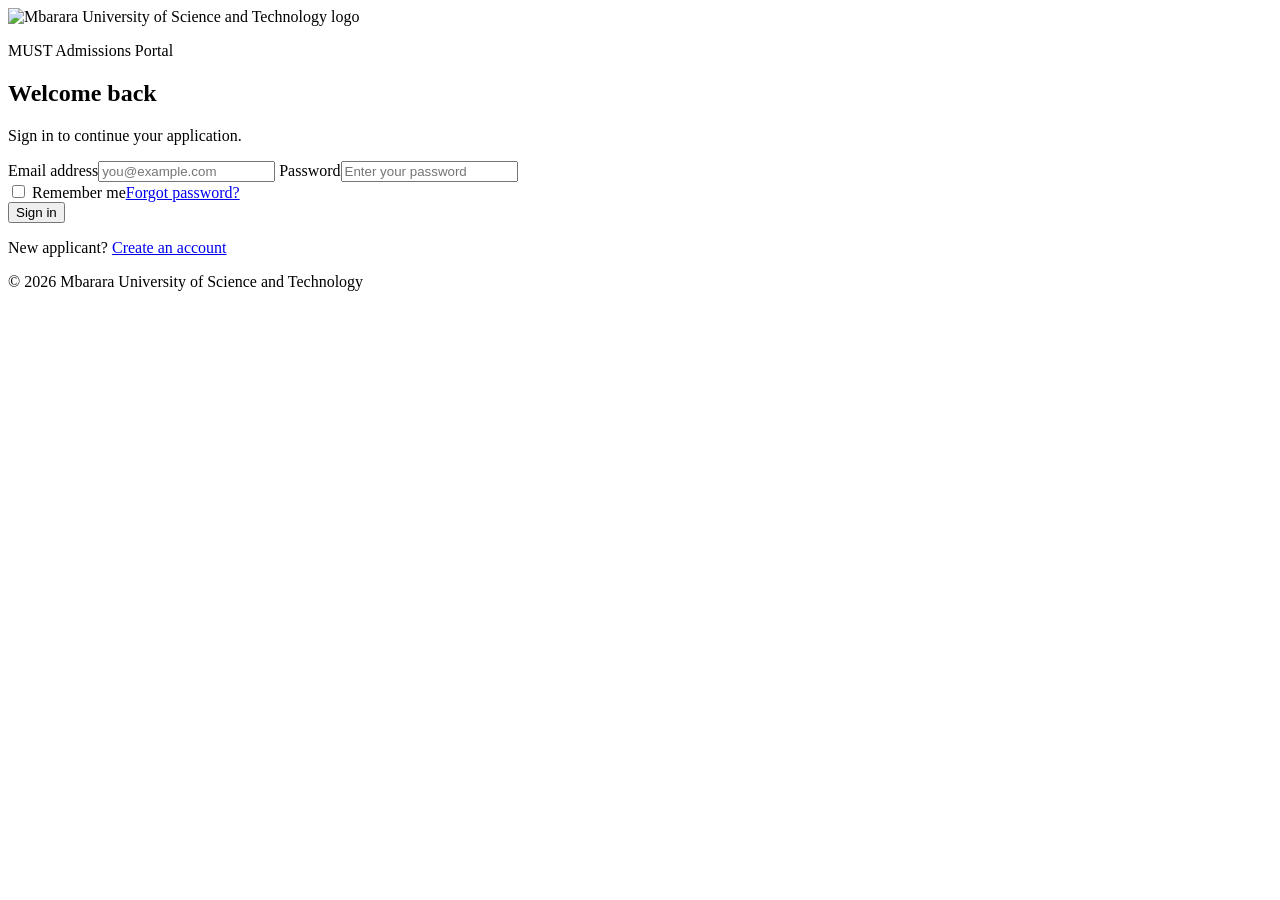
==== index.html @ 6016083d "Add initial HTML structure for sign-in page" ====
<!doctype html>
<html lang="en">
  <head>
    <meta charset="UTF-8" />
    <meta name="viewport" content="width=device-width, initial-scale=1.0" />
    <title>Sign in | MUST Admissions</title>
    <link rel="stylesheet" href="styles.css" />
  </head>
  <body>
    <main class="page">
      <section class="auth-card" aria-labelledby="login-title">
        <img class="logo" src="assets/must-logo.png" alt="Mbarara University of Science and Technology logo" />
        <p class="portal-name">MUST Admissions Portal</p>
        <h1 id="login-title">Welcome back</h1>
        <p class="intro">Sign in to continue your application.</p>
        <form action="#">
          <label>Email address<input type="email" placeholder="you@example.com" autocomplete="email" required /></label>
          <label>Password<input type="password" placeholder="Enter your password" autocomplete="current-password" required /></label>
          <div class="form-row"><label class="check"><input type="checkbox" /> Remember me</label><a href="#reset">Forgot password?</a></div>
          <button type="submit">Sign in</button>
        </form>
        <p class="alternate">New applicant? <a href="create-account.html">Create an account</a></p>
      </section>
      <footer>© 2026 Mbarara University of Science and Technology</footer>
    </main>
  </body>
</html>
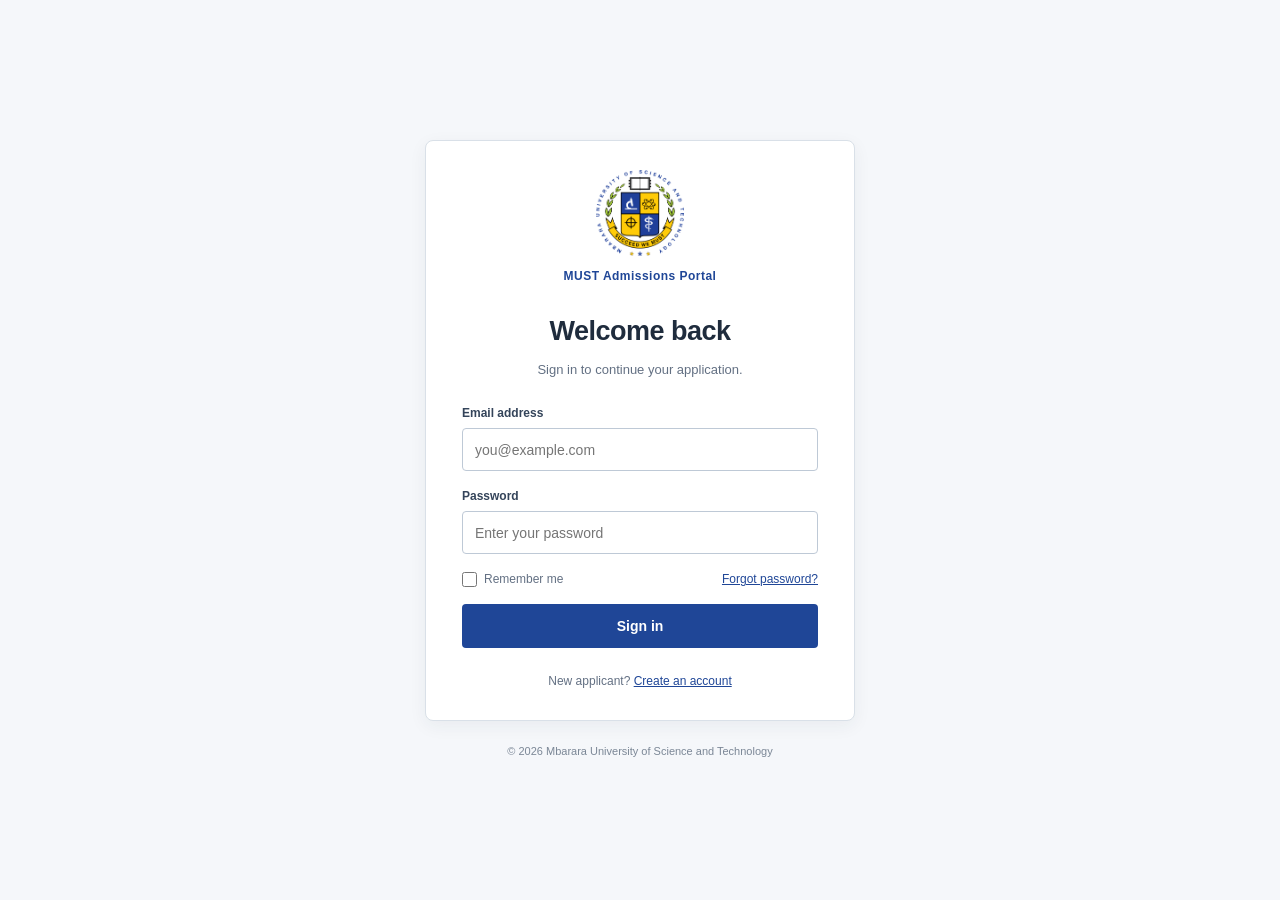
==== commit fec5e51d: "Update logo image source in index.html" ====
--- a/index.html
+++ b/index.html
@@ -9,7 +9,7 @@
   <body>
     <main class="page">
       <section class="auth-card" aria-labelledby="login-title">
-        <img class="logo" src="assets/must-logo.png" alt="Mbarara University of Science and Technology logo" />
+        <img class="logo" src="must-logo.png" alt="Mbarara University of Science and Technology logo" />
         <p class="portal-name">MUST Admissions Portal</p>
         <h1 id="login-title">Welcome back</h1>
         <p class="intro">Sign in to continue your application.</p>
--- a/styles.css
+++ b/styles.css
@@ -0,0 +1,143 @@
+:root { 
+    --blue:#1f4697; 
+    --gold:#f5c515; 
+    --ink:#1f2c3d; 
+    --muted:#637083; 
+    --line:#d9e0e8;
+ }
+
+
+* { 
+    box-sizing:border-box; 
+}
+
+
+body { 
+    margin:0; 
+    background:#f5f7fa; 
+    color:var(--ink);
+     font:14px/1.5 Arial, sans-serif;
+     }
+
+.page {
+     min-height:100vh;
+      display:flex;
+       flex-direction:column;
+        align-items:center; 
+        justify-content:center;
+         padding:32px 16px; 
+        }
+.auth-card {
+     width:min(100%, 430px); 
+     padding:28px 36px 30px;
+      border:1px solid var(--line);
+       border-radius:8px;
+        background:#fff;
+         box-shadow:0 5px 18px rgba(26,45,73,.06);
+          text-align:center;
+         }
+
+.logo { 
+    display:block;
+     width:88px; 
+     height:88px; 
+     margin:0 auto 10px;
+      object-fit:contain; 
+    }
+    .portal-name {
+         margin:0 0 26px;
+          color:var(--blue); 
+          font-size:12px;
+           font-weight:700;
+            letter-spacing:.04em;
+         }
+
+h1 { 
+    margin:0; 
+    font-size:27px; 
+    letter-spacing:-.5px;
+ }
+ .intro { 
+    max-width:310px;
+     margin:8px auto 25px;
+      color:var(--muted);
+       font-size:13px;
+     }
+
+form {
+     display:grid;
+      gap:16px; text-align:left;
+     }
+      label { 
+        display:grid;
+         gap:6px; color:#34445a; 
+         font-size:12px;
+          font-weight:700; 
+        } 
+        input { 
+            width:100%;
+             height:43px;
+              padding:0 12px; 
+              border:1px solid #bec9d6;
+               border-radius:4px;
+                color:var(--ink);
+                 font:14px Arial,sans-serif; 
+                
+                }
+                 input:focus { 
+                    outline:2px solid #d8e3fa;
+                     border-color:var(--blue);
+                     }
+                     .name-fields { 
+                        display:grid; 
+                        grid-template-columns:1fr 1fr;
+                         gap:12px;
+                         }
+                         .form-row {
+                             display:flex;
+                              align-items:center; 
+                              justify-content:space-between;
+                               gap:10px;
+                                font-size:12px;
+                             }
+                             .form-row > a,.check a,.alternate a { color:var(--blue); }
+                             .check { 
+                                display:flex;
+                                 align-items:center;
+                                  gap:7px; color:var(--muted); 
+                                  font-weight:400; }
+                                  .check input {
+                                     width:15px; height:15px;
+                                      margin:0;
+                                     } 
+                                     button {
+                                         height:44px;
+                                          border:0;
+                                           border-radius:4px;
+                                            color:#fff; 
+                                            background:var(--blue);
+                                             font-size:14px;
+                                              font-weight:700;
+                                               cursor:pointer; 
+                                            } button:hover {
+                                                 background:#173778; 
+                                                }
+                                                .alternate { 
+                                                    margin:24px 0 0;
+                                                     color:var(--muted);
+                                                      font-size:12px;
+                                                     }
+                                                      footer {
+                                                        
+                                                        margin-top:22px;
+                                                         color:#7b8796; 
+                                                         font-size:11px;
+                                                          text-align:center; }
+@media (max-width:420px) {
+        .auth-card { padding:25px 22px;
+        }
+        .name-fields { 
+            
+            grid-template-columns:1fr;
+        }
+     }
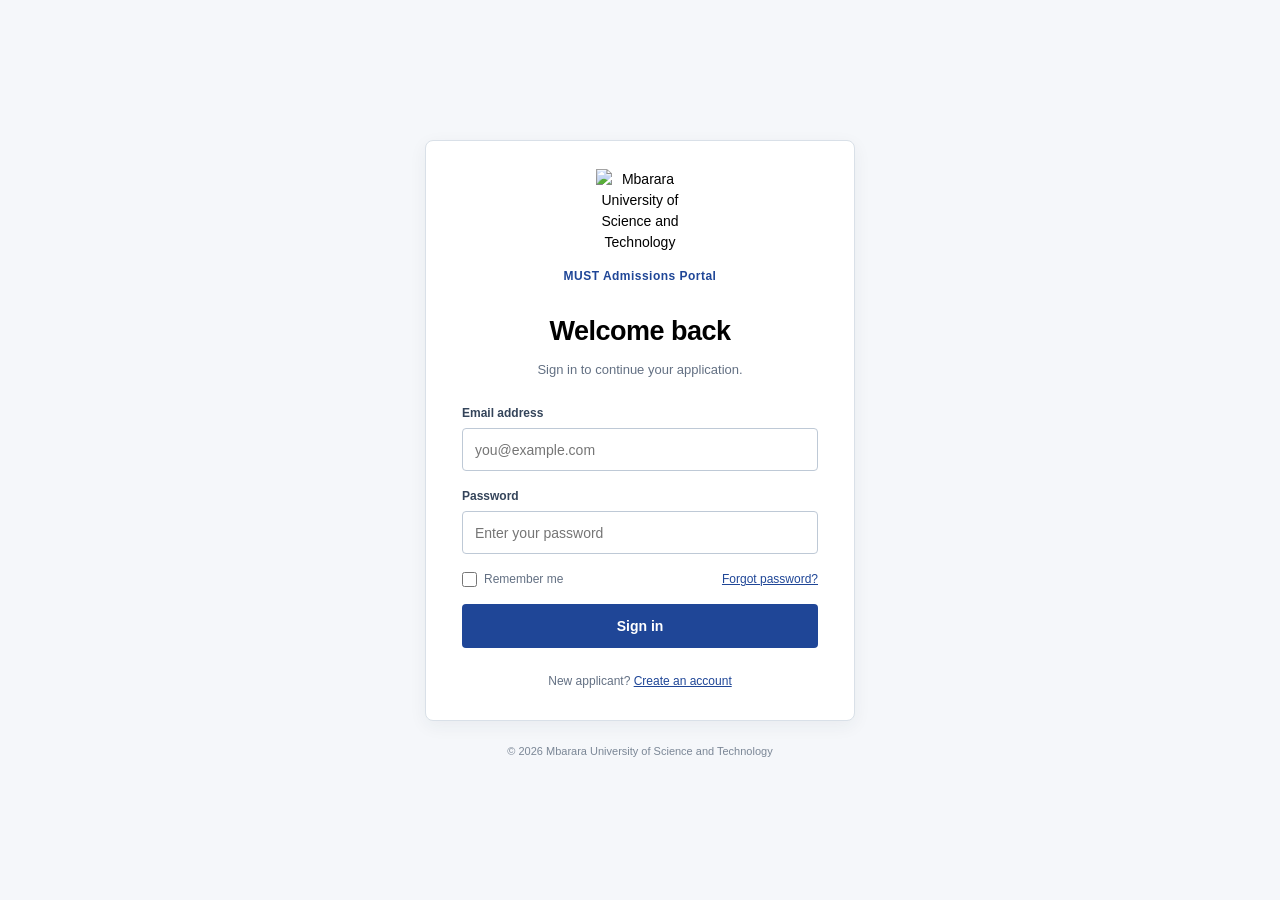
==== commit f72fca18: "Update index.html" ====
--- a/index.html
+++ b/index.html
@@ -1,26 +1,63 @@
 <!doctype html>
+<!-- Sign-in page -->
 <html lang="en">
   <head>
+    <!-- Shows all characters correctly -->
     <meta charset="UTF-8" />
+    <!-- Makes the page fit phone screens -->
     <meta name="viewport" content="width=device-width, initial-scale=1.0" />
+    <!-- Text shown on the browser tab -->
     <title>Sign in | MUST Admissions</title>
+    <!-- Connects the shared design file -->
     <link rel="stylesheet" href="styles.css" />
   </head>
+
   <body>
+    <!-- Main content area, centred by the .page style -->
+     
     <main class="page">
+
+      <!-- White card; aria-labelledby tells screen readers which heading names it -->
       <section class="auth-card" aria-labelledby="login-title">
-        <img class="logo" src="must-logo.png" alt="Mbarara University of Science and Technology logo" />
+
+        <!-- Logo; the alt text shows if the image fails to load -->
+        <img class="logo" src="assets/must-logo.png" alt="Mbarara University of Science and Technology logo" />
         <p class="portal-name">MUST Admissions Portal</p>
+
+        <!-- Heading; the id links it to the section above -->
         <h1 id="login-title">Welcome back</h1>
         <p class="intro">Sign in to continue your application.</p>
-        <form action="#">
-          <label>Email address<input type="email" placeholder="you@example.com" autocomplete="email" required /></label>
-          <label>Password<input type="password" placeholder="Enter your password" autocomplete="current-password" required /></label>
-          <div class="form-row"><label class="check"><input type="checkbox" /> Remember me</label><a href="#reset">Forgot password?</a></div>
-          <button type="submit">Sign in</button>
+
+        <form>
+              <!-- Email box: checks the format, lets the browser autofill, cannot be empty -->
+              <label>
+                Email address
+                <input type="email" placeholder="you@example.com" autocomplete="email" required />
+              </label>
+
+              <!-- Password box: hides the characters and works with password managers -->
+              <label>
+                Password
+                <input type="password" placeholder="Enter your password" autocomplete="current-password" required />
+              </label>
+
+              <!-- Remember me checkbox and forgot-password link (#reset is a placeholder) -->
+              <div class="form-row">
+                <label class="check">
+                  <input type="checkbox" /> Remember me
+                </label>
+                <a href="#reset">Forgot password?</a>
+              </div>
+
+              <!-- Checks the required fields, then submits the form -->
+              <button type="submit">Sign in</button>
         </form>
+
+        <!-- Link to the sign-up page -->
         <p class="alternate">New applicant? <a href="create-account.html">Create an account</a></p>
       </section>
+
+      <!-- Copyright line -->
       <footer>© 2026 Mbarara University of Science and Technology</footer>
     </main>
   </body>
--- a/styles.css
+++ b/styles.css
@@ -15,7 +15,7 @@
 body { 
     margin:0; 
     background:#f5f7fa; 
-    color:var(--ink);
+    
      font:14px/1.5 Arial, sans-serif;
      }
 
@@ -133,11 +133,3 @@
                                                          color:#7b8796; 
                                                          font-size:11px;
                                                           text-align:center; }
-@media (max-width:420px) {
-        .auth-card { padding:25px 22px;
-        }
-        .name-fields { 
-            
-            grid-template-columns:1fr;
-        }
-     }
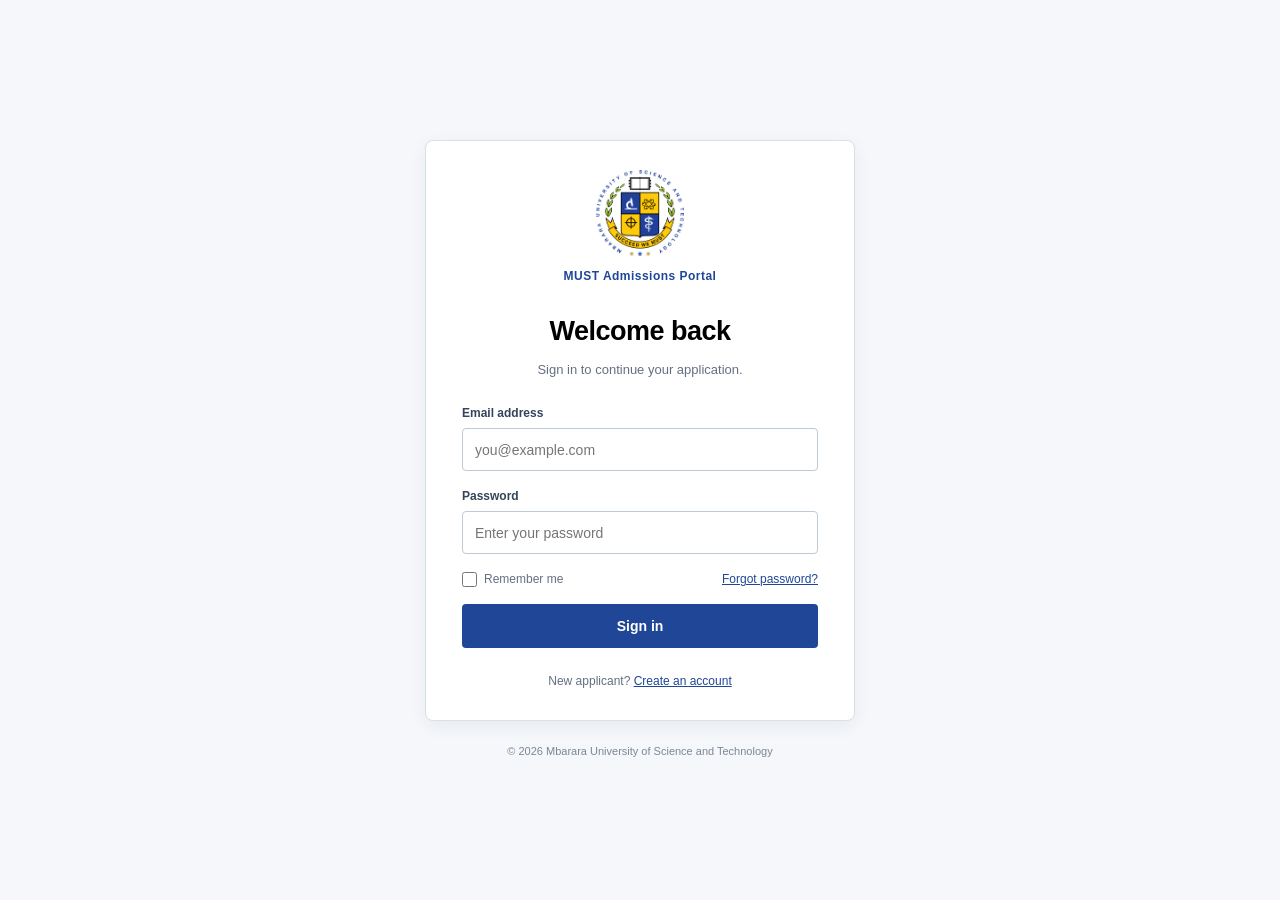
==== commit 4afa4cc9: "Update index.html" ====
--- a/index.html
+++ b/index.html
@@ -21,7 +21,7 @@
       <section class="auth-card" aria-labelledby="login-title">
 
         <!-- Logo; the alt text shows if the image fails to load -->
-        <img class="logo" src="assets/must-logo.png" alt="Mbarara University of Science and Technology logo" />
+        <img class="logo" src="must-logo.png" alt="Mbarara University of Science and Technology logo" />
         <p class="portal-name">MUST Admissions Portal</p>
 
         <!-- Heading; the id links it to the section above -->
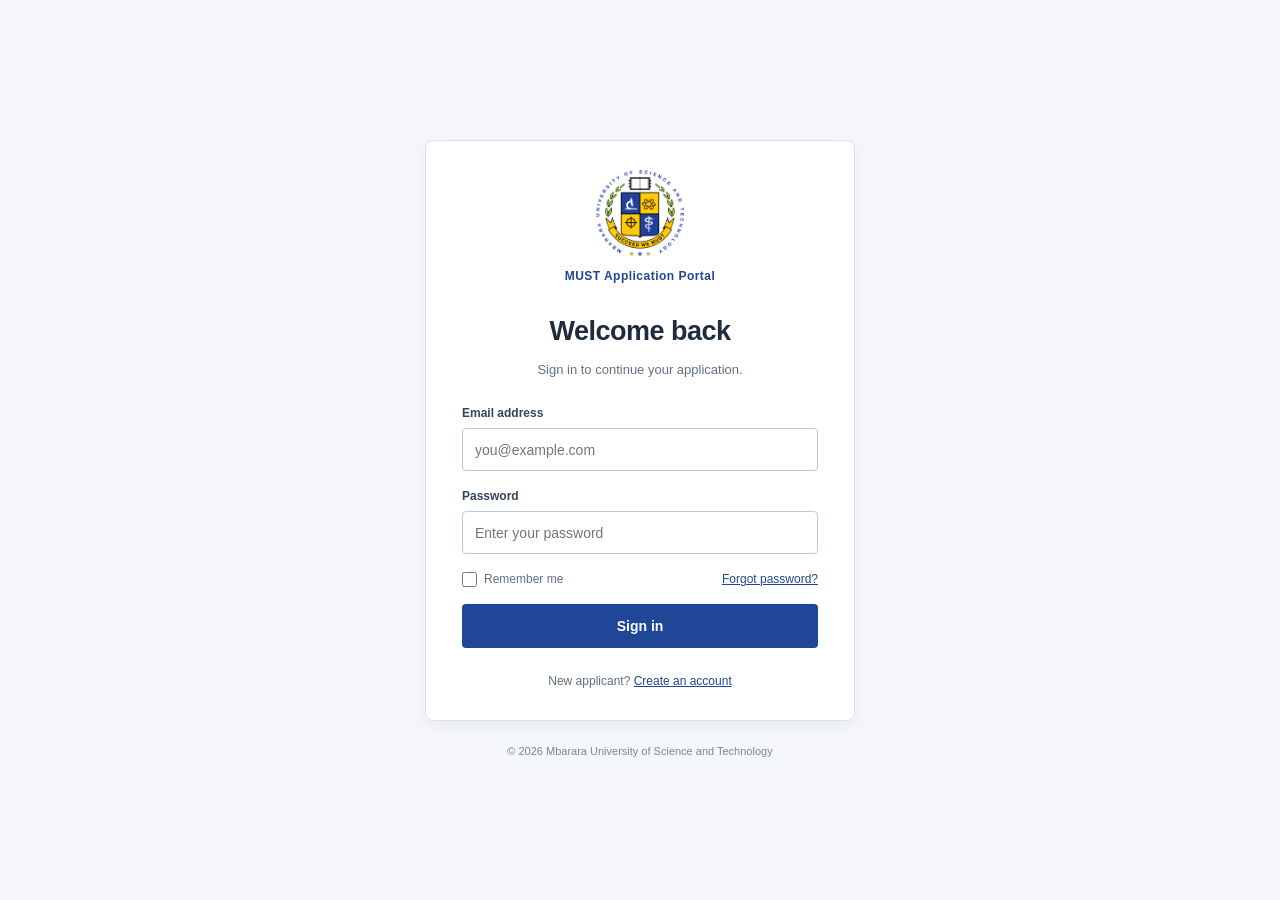
==== commit 08fc6626: "Update index.html" ====
--- a/index.html
+++ b/index.html
@@ -22,7 +22,7 @@
 
         <!-- Logo; the alt text shows if the image fails to load -->
         <img class="logo" src="must-logo.png" alt="Mbarara University of Science and Technology logo" />
-        <p class="portal-name">MUST Admissions Portal</p>
+        <p class="portal-name">MUST Application Portal</p>
 
         <!-- Heading; the id links it to the section above -->
         <h1 id="login-title">Welcome back</h1>
--- a/styles.css
+++ b/styles.css
@@ -1,135 +1,183 @@
-:root { 
-    --blue:#1f4697; 
-    --gold:#f5c515; 
-    --ink:#1f2c3d; 
-    --muted:#637083; 
-    --line:#d9e0e8;
- }
+/* MUST Admissions Portal: styles shared by the sign-in and create-account pages */
 
+/* Colour palette: change a colour here and the whole site updates */
+:root {
+  --blue: #1f4697;
+  --gold: #f5c515;
+  --ink: #1f2c3d;
+  --muted: #637083;
+  --line: #d9e0e8;
+}
 
-* { 
-    box-sizing:border-box; 
+/* Makes padding and borders count inside an element's width, so sizes behave */
+* {
+  box-sizing: border-box;
+}
+
+/* Page background, default text colour and font */
+body {
+  margin: 0;
+  background: #f5f7fa;
+  color: var(--ink);
+  font: 14px/1.5 Arial, sans-serif;
+}
+
+/* Centres the card on the screen, both across and up-down */
+.page {
+  min-height: 100vh;
+  display: flex;
+  flex-direction: column;
+  align-items: center;
+  justify-content: center;
+  padding: 32px 16px;
+}
+
+/* The white card that holds each form */
+.auth-card {
+  width: min(100%, 430px);
+  padding: 28px 36px 30px;
+  border: 1px solid var(--line);
+  border-radius: 8px;
+  background: #fff;
+  box-shadow: 0 5px 18px rgba(26, 45, 73, .06);
+  text-align: center;
+}
+
+/* University logo, centred above the heading */
+.logo {
+  display: block;
+  width: 88px;
+  height: 88px;
+  margin: 0 auto 10px;
+  object-fit: contain;
+}
+
+/* Small blue "MUST Admissions Portal" label under the logo */
+.portal-name {
+  margin: 0 0 26px;
+  color: var(--blue);
+  font-size: 12px;
+  font-weight: 700;
+  letter-spacing: .04em;
+}
+
+/* Main page heading */
+h1 {
+  margin: 0;
+  font-size: 27px;
+  letter-spacing: -.5px;
+}
+
+/* Grey helper sentence under the heading */
+.intro {
+  max-width: 310px;
+  margin: 8px auto 25px;
+  color: var(--muted);
+  font-size: 13px;
+}
+
+/* Stacks the form fields with even spacing between them */
+form {
+  display: grid;
+  gap: 16px;
+  text-align: left;
+}
+
+/* Field labels: clicking the text also focuses its box */
+label {
+  display: grid;
+  gap: 6px;
+  color: #34445a;
+  font-size: 12px;
+  font-weight: 700;
+}
+
+/* Shared look for every text box */
+input {
+  width: 100%;
+  height: 43px;
+  padding: 0 12px;
+  border: 1px solid #bec9d6;
+  border-radius: 4px;
+  color: var(--ink);
+  font: 14px Arial, sans-serif;
+}
+
+/* Blue highlight on the box the person is typing in */
+input:focus {
+  outline: 2px solid #d8e3fa;
+  border-color: var(--blue);
+}
+
+/* Puts first name and last name side by side in two equal columns */
+.name-fields {
+  display: grid;
+  grid-template-columns: 1fr 1fr;
+  gap: 12px;
+}
+
+/* "Remember me" on the left, "Forgot password?" on the right */
+.form-row {
+  display: flex;
+  align-items: center;
+  justify-content: space-between;
+  gap: 10px;
+  font-size: 12px;
+}
+
+/* Makes the links in the form and below it brand blue */
+.form-row > a,
+.check a,
+.alternate a {
+  color: var(--blue);
+}
+
+/* Checkbox rows: box and text on one line, lighter text */
+.check {
+  display: flex;
+  align-items: center;
+  gap: 7px;
+  color: var(--muted);
+  font-weight: 400;
+}
+
+/* Keeps checkboxes small instead of full width */
+.check input {
+  width: 15px;
+  height: 15px;
+  margin: 0;
+}
+
+/* Main blue button (Sign in / Create account) */
+button {
+  height: 44px;
+  border: 0;
+  border-radius: 4px;
+  color: #fff;
+  background: var(--blue);
+  font-size: 14px;
+  font-weight: 700;
+  cursor: pointer;
+}
+
+/* Darker blue when the mouse is over the button */
+button:hover {
+  background: #173778;
+}
+
+/* "New applicant?" / "Already have an account?" line */
+.alternate {
+  margin: 24px 0 0;
+  color: var(--muted);
+  font-size: 12px;
+}
+
+/* Copyright text at the bottom */
+footer {
+  margin-top: 22px;
+  color: #7b8796;
+  font-size: 11px;
+  text-align: center;
 }
 
 
-body { 
-    margin:0; 
-    background:#f5f7fa; 
-    
-     font:14px/1.5 Arial, sans-serif;
-     }
-
-.page {
-     min-height:100vh;
-      display:flex;
-       flex-direction:column;
-        align-items:center; 
-        justify-content:center;
-         padding:32px 16px; 
-        }
-.auth-card {
-     width:min(100%, 430px); 
-     padding:28px 36px 30px;
-      border:1px solid var(--line);
-       border-radius:8px;
-        background:#fff;
-         box-shadow:0 5px 18px rgba(26,45,73,.06);
-          text-align:center;
-         }
-
-.logo { 
-    display:block;
-     width:88px; 
-     height:88px; 
-     margin:0 auto 10px;
-      object-fit:contain; 
-    }
-    .portal-name {
-         margin:0 0 26px;
-          color:var(--blue); 
-          font-size:12px;
-           font-weight:700;
-            letter-spacing:.04em;
-         }
-
-h1 { 
-    margin:0; 
-    font-size:27px; 
-    letter-spacing:-.5px;
- }
- .intro { 
-    max-width:310px;
-     margin:8px auto 25px;
-      color:var(--muted);
-       font-size:13px;
-     }
-
-form {
-     display:grid;
-      gap:16px; text-align:left;
-     }
-      label { 
-        display:grid;
-         gap:6px; color:#34445a; 
-         font-size:12px;
-          font-weight:700; 
-        } 
-        input { 
-            width:100%;
-             height:43px;
-              padding:0 12px; 
-              border:1px solid #bec9d6;
-               border-radius:4px;
-                color:var(--ink);
-                 font:14px Arial,sans-serif; 
-                
-                }
-                 input:focus { 
-                    outline:2px solid #d8e3fa;
-                     border-color:var(--blue);
-                     }
-                     .name-fields { 
-                        display:grid; 
-                        grid-template-columns:1fr 1fr;
-                         gap:12px;
-                         }
-                         .form-row {
-                             display:flex;
-                              align-items:center; 
-                              justify-content:space-between;
-                               gap:10px;
-                                font-size:12px;
-                             }
-                             .form-row > a,.check a,.alternate a { color:var(--blue); }
-                             .check { 
-                                display:flex;
-                                 align-items:center;
-                                  gap:7px; color:var(--muted); 
-                                  font-weight:400; }
-                                  .check input {
-                                     width:15px; height:15px;
-                                      margin:0;
-                                     } 
-                                     button {
-                                         height:44px;
-                                          border:0;
-                                           border-radius:4px;
-                                            color:#fff; 
-                                            background:var(--blue);
-                                             font-size:14px;
-                                              font-weight:700;
-                                               cursor:pointer; 
-                                            } button:hover {
-                                                 background:#173778; 
-                                                }
-                                                .alternate { 
-                                                    margin:24px 0 0;
-                                                     color:var(--muted);
-                                                      font-size:12px;
-                                                     }
-                                                      footer {
-                                                        
-                                                        margin-top:22px;
-                                                         color:#7b8796; 
-                                                         font-size:11px;
-                                                          text-align:center; }
